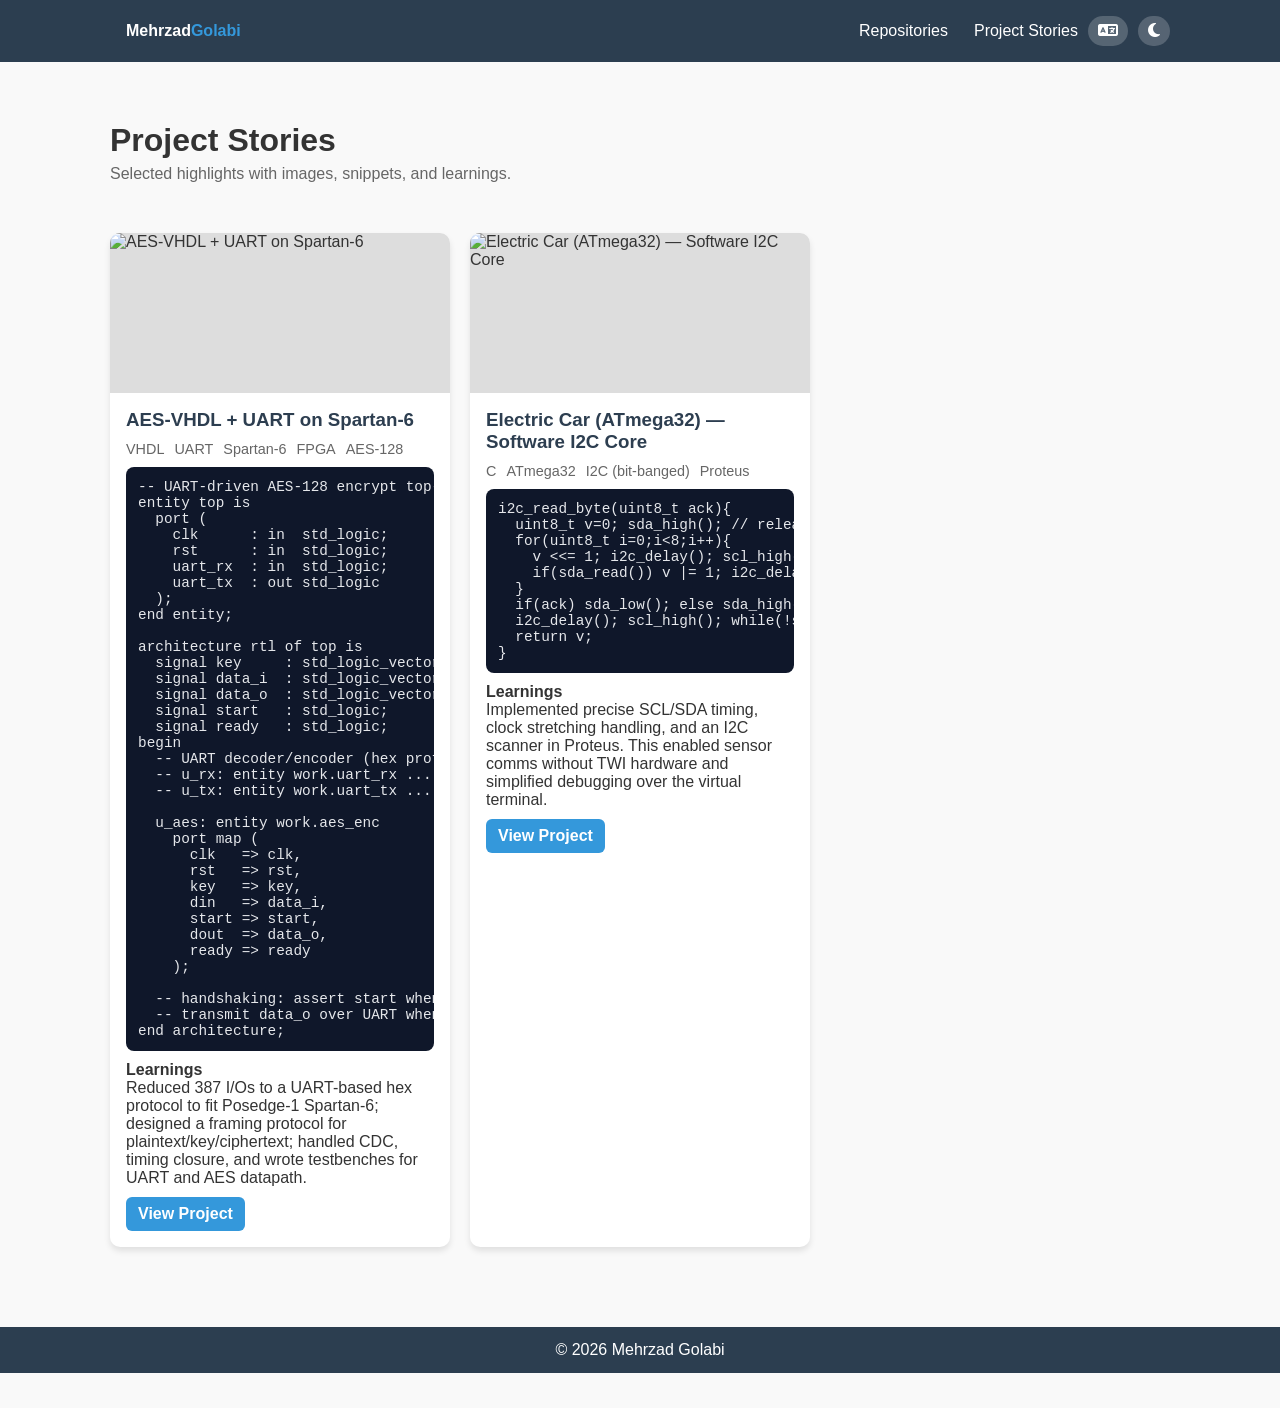
==== projects.html @ 4da857a8 "Add meta tags, theme toggle, and new sections to enhance portfolio website" ====
<!DOCTYPE html>
<html lang="en" dir="ltr">
<head>
  <meta charset="UTF-8">
  <meta name="viewport" content="width=device-width, initial-scale=1.0">
  <title>Project Stories | Mehrzad Golabi</title>
  <meta name="description" content="Project stories by Mehrzad Golabi: snippets, images, languages, and learnings.">
  <link rel="canonical" href="https://mehrzadgolabi.github.io/projects.html">
  <meta name="theme-color" content="#2d3e50">
  <link rel="stylesheet" href="https://cdnjs.cloudflare.com/ajax/libs/font-awesome/6.4.0/css/all.min.css">
  <link rel="stylesheet" href="https://cdn.jsdelivr.net/npm/vazirmatn@33.0.3/Vazirmatn-font-face.css">
  <style>
    :root {
      --primary-color: #2d3e50;
      --secondary-color: #3498db;
      --text-color: #333;
      --light-bg: #f9f9f9;
      --dark-bg: #2c3e50;
      --card-shadow: 0 4px 6px rgba(0, 0, 0, 0.1);
    }
    [data-theme="dark"] {
      --primary-color: #e6edf3;
      --secondary-color: #58a6ff;
      --text-color: #e6edf3;
      --light-bg: #0d1117;
      --dark-bg: #161b22;
      --card-shadow: 0 2px 10px rgba(0, 0, 0, 0.5);
    }
    * { margin: 0; padding: 0; box-sizing: border-box; }
    body { font-family: 'Segoe UI', Tahoma, Geneva, Verdana, sans-serif; color: var(--text-color); background: var(--light-bg); }
    .container { max-width: 1100px; margin: 0 auto; padding: 0 20px; }

    header { background: var(--dark-bg); color: #fff; padding: 16px 0; position: sticky; top: 0; z-index: 10; }
    .nav { display:flex; align-items:center; justify-content:space-between; }
    .nav a { color:#fff; text-decoration:none; margin-left:16px; }
    .nav .right { display:flex; align-items:center; gap:10px; }
    .toggle { background: rgba(255,255,255,0.2); padding:6px 10px; border-radius:16px; cursor:pointer; }

    .page-hero { padding: 60px 0 20px; }
    .page-hero h1 { font-size: 2rem; }
    .page-hero p { color:#666; margin-top:6px; }

    .stories { display:grid; grid-template-columns: repeat(auto-fill, minmax(280px, 1fr)); gap: 20px; padding: 30px 0 80px; }
    .story { background:#fff; border-radius:10px; box-shadow: var(--card-shadow); overflow:hidden; display:flex; flex-direction:column; }
    .thumb { width:100%; height: 160px; object-fit:cover; background:#ddd; }
    .story-body { padding:16px; display:flex; flex-direction:column; gap:10px; }
    .story h3 { color: var(--primary-color); }
    .meta { display:flex; flex-wrap:wrap; gap:10px; color:#666; font-size:0.9rem; }
    .chip { padding:4px 10px; border-radius: 14px; background: rgba(52,152,219,0.15); color: var(--secondary-color); font-weight:600; }
    pre { background:#0f172a; color:#e5e7eb; padding:12px; border-radius:8px; overflow:auto; font-size:0.9rem; }
    code { font-family: ui-monospace, SFMono-Regular, Menlo, Monaco, Consolas, "Liberation Mono", "Courier New", monospace; }
    .story a.btn { align-self:flex-start; text-decoration:none; color:#fff; background: var(--secondary-color); border-radius:6px; padding:8px 12px; font-weight:600; }

    [data-theme="dark"] .story { background:#11161d; }
    [data-theme="dark"] .page-hero p, [data-theme="dark"] .meta { color:#9aa4b2; }

    footer { background: var(--dark-bg); color:#fff; padding: 14px 0; text-align:center; }
  </style>
</head>
<body>
  <header>
    <div class="container nav">
      <div>
        <a href="index.html" aria-label="Home"><strong>Mehrzad<span style="color:var(--secondary-color)">Golabi</span></strong></a>
      </div>
      <div class="right">
        <a href="index.html#repositories" data-i18n="nav.repositories">Repositories</a>
        <a href="projects.html" data-i18n="nav.stories">Project Stories</a>
        <div class="toggle" id="lang-toggle"><i class="fas fa-language"></i></div>
        <div class="toggle" id="theme-toggle"><i class="fas fa-moon"></i></div>
      </div>
    </div>
  </header>

  <main class="container">
    <section class="page-hero">
      <h1 data-i18n="stories.title">Project Stories</h1>
      <p data-i18n="stories.subtitle">Selected highlights with images, snippets, and learnings.</p>
    </section>

    <section class="stories" id="stories"></section>
  </main>

  <footer>
    <div class="container">© <span id="year"></span> Mehrzad Golabi</div>
  </footer>

  <script>
    const translations = {
      en: {
        nav: { repositories: 'Repositories', stories: 'Project Stories' },
        stories: { title: 'Project Stories', subtitle: 'Selected highlights with images, snippets, and learnings.', learnings: 'Learnings', view: 'View Project' }
      },
      fa: {
        nav: { repositories: 'پروژه‌ها', stories: 'داستان پروژه‌ها' },
        stories: { title: 'داستان پروژه‌ها', subtitle: 'گزیده‌هایی همراه با تصویر، قطعه‌کد و آموخته‌ها.', learnings: 'آموخته‌ها', view: 'مشاهده پروژه' }
      }
    };

    // Theme & language
    const savedTheme = localStorage.getItem('theme');
    if (savedTheme) document.documentElement.setAttribute('data-theme', savedTheme);
    function setTheme(theme) {
      document.documentElement.setAttribute('data-theme', theme); localStorage.setItem('theme', theme);
      document.querySelector('#theme-toggle i').className = theme === 'dark' ? 'fas fa-sun' : 'fas fa-moon';
    }
    setTheme(document.documentElement.getAttribute('data-theme') || (window.matchMedia('(prefers-color-scheme: dark)').matches ? 'dark' : 'light'));
    document.getElementById('theme-toggle').addEventListener('click', () => setTheme(document.documentElement.getAttribute('data-theme') === 'dark' ? 'light' : 'dark'));

    let currentLang = localStorage.getItem('language') || 'en';
    function setLanguage(lang) {
      currentLang = lang; localStorage.setItem('language', lang);
      document.documentElement.setAttribute('dir', lang === 'fa' ? 'rtl' : 'ltr');
      document.documentElement.setAttribute('lang', lang);
      document.querySelectorAll('[data-i18n]').forEach(el => {
        const keys = el.getAttribute('data-i18n').split('.');
        let value = translations[lang];
        keys.forEach(k => value = value[k]);
        if (value) el.textContent = value;
      });
    }
    setLanguage(currentLang);
    document.getElementById('lang-toggle').addEventListener('click', () => setLanguage(currentLang === 'en' ? 'fa' : 'en'));

    // Load stories from JSON
    async function loadStories() {
      try {
        const res = await fetch('projects.json');
        const items = await res.json();
        const wrap = document.getElementById('stories');
        wrap.innerHTML = '';
        items.forEach(item => {
          const el = document.createElement('article');
          el.className = 'story';
          el.innerHTML = `
            <img class=\"thumb\" src=\"${item.image}\" alt=\"${item.title}\">
            <div class=\"story-body\">
              <h3>${item.title}</h3>
              <div class=\"meta\">
                ${item.language ? `<span class=\\\"chip\\\">${item.language}</span>` : ''}
                ${item.stack ? item.stack.map(s => `<span class=\\\"chip\\\">${s}</span>`).join('') : ''}
              </div>
              ${item.snippet ? `<pre><code>${escapeHtml(item.snippet)}</code></pre>` : ''}
              ${item.learnings ? `<div><strong data-i18n=\\\"stories.learnings\\\">${currentLang==='fa'?'آموخته‌ها':'Learnings'}</strong><div style=\\\"color:#666; margin-top:6px\\\">${item.learnings}</div></div>` : ''}
              ${item.link ? `<a class=\"btn\" href=\"${item.link}\" target=\"_blank\" rel=\"noopener\" data-i18n=\"stories.view\">${currentLang==='fa'?'مشاهده پروژه':'View Project'}</a>` : ''}
            </div>
          `;
          wrap.appendChild(el);
        });
      } catch (e) {
        document.getElementById('stories').innerHTML = '<div style="opacity:0.8">No stories yet. Add some to projects.json.</div>';
      }
    }
    function escapeHtml(str){return String(str).replace(/[&<>"']/g,m=>({"&":"&amp;","<":"&lt;",
">":"&gt;","\"":"&quot;","'":"&#39;"}[m]))}

    loadStories();
    document.getElementById('year').textContent = new Date().getFullYear();
  </script>
</body>
</html>
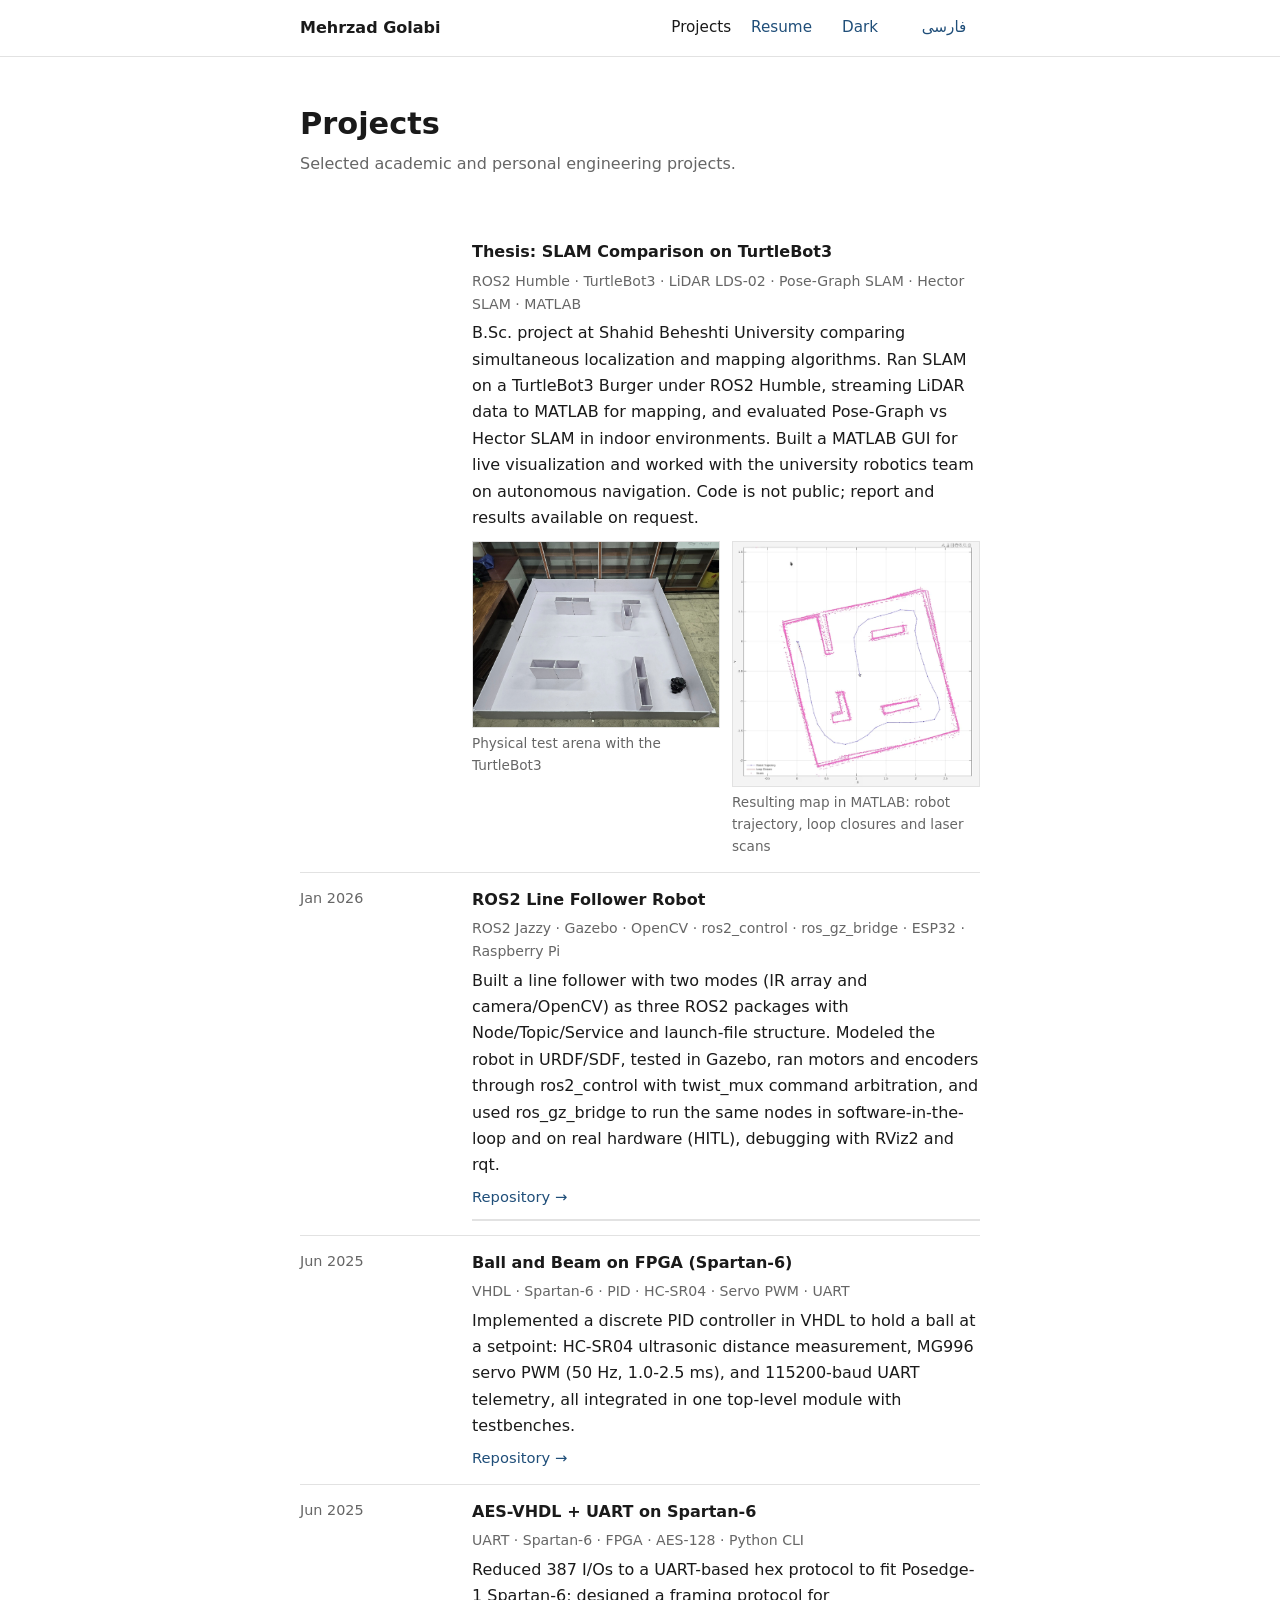
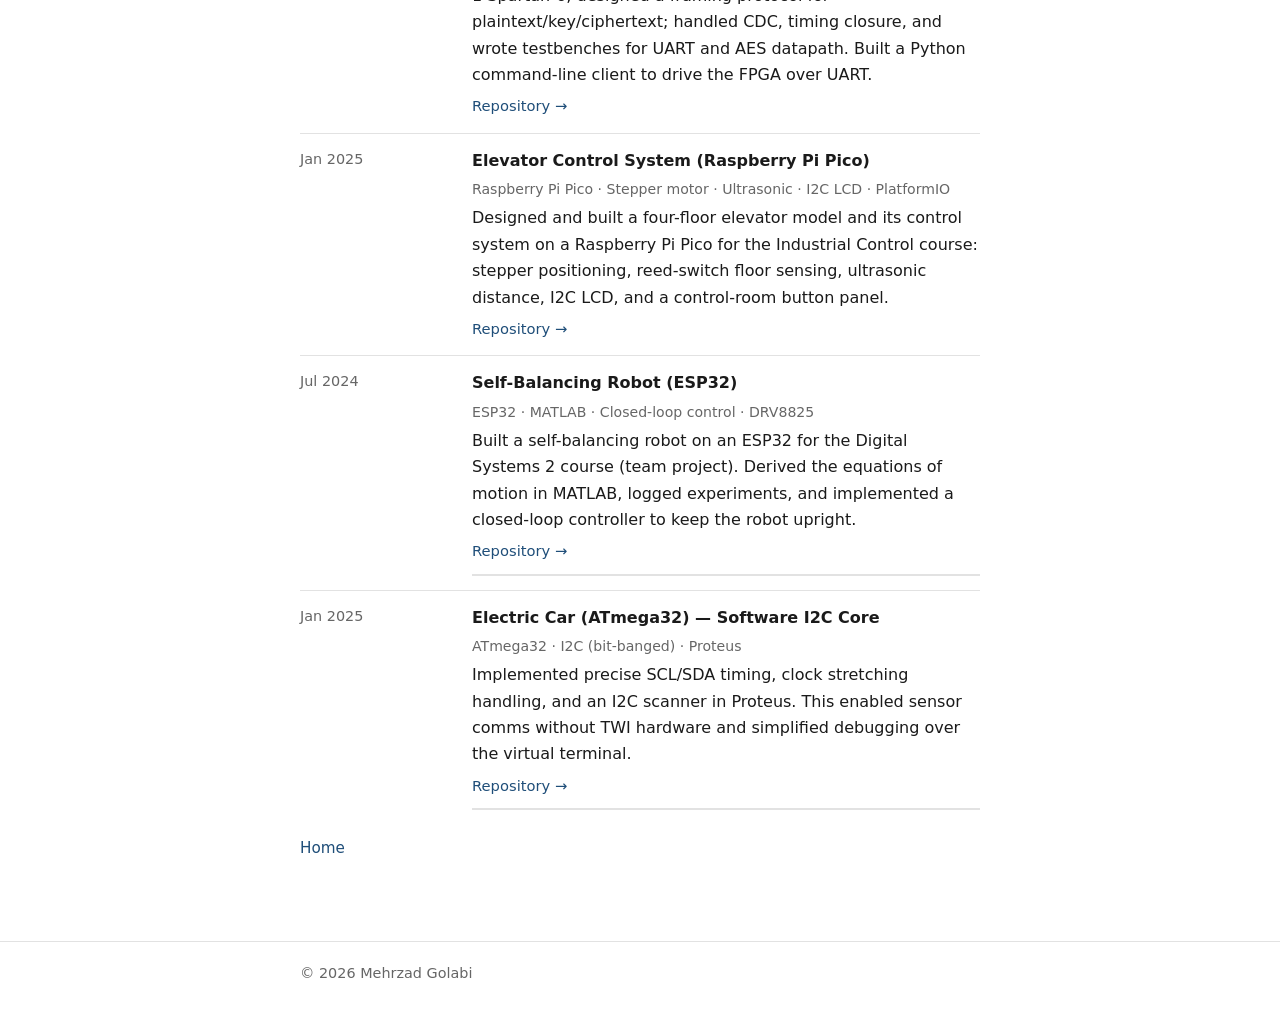
==== commit 388f9d27: "major rewrite" ====
--- a/projects.html
+++ b/projects.html
@@ -3,160 +3,52 @@
 <head>
   <meta charset="UTF-8">
   <meta name="viewport" content="width=device-width, initial-scale=1.0">
-  <title>Project Stories | Mehrzad Golabi</title>
-  <meta name="description" content="Project stories by Mehrzad Golabi: snippets, images, languages, and learnings.">
+  <title>Projects | Mehrzad Golabi</title>
+  <meta name="description" content="Selected engineering projects by Mehrzad Golabi: ROS2 robotics, FPGA design and embedded control.">
   <link rel="canonical" href="https://mehrzadgolabi.github.io/projects.html">
-  <meta name="theme-color" content="#2d3e50">
-  <link rel="stylesheet" href="https://cdnjs.cloudflare.com/ajax/libs/font-awesome/6.4.0/css/all.min.css">
+  <meta property="og:type" content="website">
+  <meta property="og:title" content="Projects | Mehrzad Golabi">
+  <meta property="og:description" content="Selected engineering projects by Mehrzad Golabi: ROS2 robotics, FPGA design and embedded control.">
+  <meta property="og:url" content="https://mehrzadgolabi.github.io/projects.html">
+  <meta name="twitter:card" content="summary">
+  <link rel="icon" href="https://avatars.githubusercontent.com/u/96944259?v=4">
+  <script>
+    (function () {
+      var t = null;
+      try { t = localStorage.getItem('theme'); } catch (e) {}
+      if (!t) t = window.matchMedia && window.matchMedia('(prefers-color-scheme: dark)').matches ? 'dark' : 'light';
+      document.documentElement.setAttribute('data-theme', t);
+    })();
+  </script>
   <link rel="stylesheet" href="https://cdn.jsdelivr.net/npm/vazirmatn@33.0.3/Vazirmatn-font-face.css">
-  <style>
-    :root {
-      --primary-color: #2d3e50;
-      --secondary-color: #3498db;
-      --text-color: #333;
-      --light-bg: #f9f9f9;
-      --dark-bg: #2c3e50;
-      --card-shadow: 0 4px 6px rgba(0, 0, 0, 0.1);
-    }
-    [data-theme="dark"] {
-      --primary-color: #e6edf3;
-      --secondary-color: #58a6ff;
-      --text-color: #e6edf3;
-      --light-bg: #0d1117;
-      --dark-bg: #161b22;
-      --card-shadow: 0 2px 10px rgba(0, 0, 0, 0.5);
-    }
-    * { margin: 0; padding: 0; box-sizing: border-box; }
-    body { font-family: 'Segoe UI', Tahoma, Geneva, Verdana, sans-serif; color: var(--text-color); background: var(--light-bg); }
-    .container { max-width: 1100px; margin: 0 auto; padding: 0 20px; }
-
-    header { background: var(--dark-bg); color: #fff; padding: 16px 0; position: sticky; top: 0; z-index: 10; }
-    .nav { display:flex; align-items:center; justify-content:space-between; }
-    .nav a { color:#fff; text-decoration:none; margin-left:16px; }
-    .nav .right { display:flex; align-items:center; gap:10px; }
-    .toggle { background: rgba(255,255,255,0.2); padding:6px 10px; border-radius:16px; cursor:pointer; }
-
-    .page-hero { padding: 60px 0 20px; }
-    .page-hero h1 { font-size: 2rem; }
-    .page-hero p { color:#666; margin-top:6px; }
-
-    .stories { display:grid; grid-template-columns: repeat(auto-fill, minmax(280px, 1fr)); gap: 20px; padding: 30px 0 80px; }
-    .story { background:#fff; border-radius:10px; box-shadow: var(--card-shadow); overflow:hidden; display:flex; flex-direction:column; }
-    .thumb { width:100%; height: 160px; object-fit:cover; background:#ddd; }
-    .story-body { padding:16px; display:flex; flex-direction:column; gap:10px; }
-    .story h3 { color: var(--primary-color); }
-    .meta { display:flex; flex-wrap:wrap; gap:10px; color:#666; font-size:0.9rem; }
-    .chip { padding:4px 10px; border-radius: 14px; background: rgba(52,152,219,0.15); color: var(--secondary-color); font-weight:600; }
-    pre { background:#0f172a; color:#e5e7eb; padding:12px; border-radius:8px; overflow:auto; font-size:0.9rem; }
-    code { font-family: ui-monospace, SFMono-Regular, Menlo, Monaco, Consolas, "Liberation Mono", "Courier New", monospace; }
-    .story a.btn { align-self:flex-start; text-decoration:none; color:#fff; background: var(--secondary-color); border-radius:6px; padding:8px 12px; font-weight:600; }
-
-    [data-theme="dark"] .story { background:#11161d; }
-    [data-theme="dark"] .page-hero p, [data-theme="dark"] .meta { color:#9aa4b2; }
-
-    footer { background: var(--dark-bg); color:#fff; padding: 14px 0; text-align:center; }
-  </style>
+  <link rel="stylesheet" href="style.css">
 </head>
 <body>
-  <header>
-    <div class="container nav">
-      <div>
-        <a href="index.html" aria-label="Home"><strong>Mehrzad<span style="color:var(--secondary-color)">Golabi</span></strong></a>
-      </div>
-      <div class="right">
-        <a href="index.html#repositories" data-i18n="nav.repositories">Repositories</a>
-        <a href="projects.html" data-i18n="nav.stories">Project Stories</a>
-        <div class="toggle" id="lang-toggle"><i class="fas fa-language"></i></div>
-        <div class="toggle" id="theme-toggle"><i class="fas fa-moon"></i></div>
-      </div>
+  <a class="skip-link" href="#main" data-i18n="skip">Skip to content</a>
+  <header class="site-header">
+    <div class="wrap">
+      <a class="brand" href="index.html" data-i18n="name">Mehrzad Golabi</a>
+      <nav class="site-nav" aria-label="Main">
+        <a href="projects.html" aria-current="page" data-i18n="nav.projects">Projects</a>
+        <a href="Mehrzad-Golabi-Resume-FA.pdf" target="_blank" rel="noopener" data-i18n="nav.resume">Resume</a>
+        <button class="link-btn" id="theme-toggle" type="button" aria-label="Theme">Dark</button>
+        <button class="link-btn" id="lang-toggle" type="button" aria-label="Language">فارسی</button>
+      </nav>
     </div>
   </header>
 
-  <main class="container">
-    <section class="page-hero">
-      <h1 data-i18n="stories.title">Project Stories</h1>
-      <p data-i18n="stories.subtitle">Selected highlights with images, snippets, and learnings.</p>
+  <main id="main" class="wrap">
+    <h1 class="page-title" data-i18n="projects.title">Projects</h1>
+    <p class="page-sub" data-i18n="projects.sub">Selected academic and personal engineering projects.</p>
+    <section>
+      <div id="projects-list"></div>
     </section>
-
-    <section class="stories" id="stories"></section>
+    <p class="more"><a href="index.html" data-i18n="projects.back">Home</a></p>
   </main>
 
   <footer>
-    <div class="container">© <span id="year"></span> Mehrzad Golabi</div>
+    <div class="wrap" data-i18n="footer">© 2026 Mehrzad Golabi</div>
   </footer>
-
-  <script>
-    const translations = {
-      en: {
-        nav: { repositories: 'Repositories', stories: 'Project Stories' },
-        stories: { title: 'Project Stories', subtitle: 'Selected highlights with images, snippets, and learnings.', learnings: 'Learnings', view: 'View Project' }
-      },
-      fa: {
-        nav: { repositories: 'پروژه‌ها', stories: 'داستان پروژه‌ها' },
-        stories: { title: 'داستان پروژه‌ها', subtitle: 'گزیده‌هایی همراه با تصویر، قطعه‌کد و آموخته‌ها.', learnings: 'آموخته‌ها', view: 'مشاهده پروژه' }
-      }
-    };
-
-    // Theme & language
-    const savedTheme = localStorage.getItem('theme');
-    if (savedTheme) document.documentElement.setAttribute('data-theme', savedTheme);
-    function setTheme(theme) {
-      document.documentElement.setAttribute('data-theme', theme); localStorage.setItem('theme', theme);
-      document.querySelector('#theme-toggle i').className = theme === 'dark' ? 'fas fa-sun' : 'fas fa-moon';
-    }
-    setTheme(document.documentElement.getAttribute('data-theme') || (window.matchMedia('(prefers-color-scheme: dark)').matches ? 'dark' : 'light'));
-    document.getElementById('theme-toggle').addEventListener('click', () => setTheme(document.documentElement.getAttribute('data-theme') === 'dark' ? 'light' : 'dark'));
-
-    let currentLang = localStorage.getItem('language') || 'en';
-    function setLanguage(lang) {
-      currentLang = lang; localStorage.setItem('language', lang);
-      document.documentElement.setAttribute('dir', lang === 'fa' ? 'rtl' : 'ltr');
-      document.documentElement.setAttribute('lang', lang);
-      document.querySelectorAll('[data-i18n]').forEach(el => {
-        const keys = el.getAttribute('data-i18n').split('.');
-        let value = translations[lang];
-        keys.forEach(k => value = value[k]);
-        if (value) el.textContent = value;
-      });
-    }
-    setLanguage(currentLang);
-    document.getElementById('lang-toggle').addEventListener('click', () => setLanguage(currentLang === 'en' ? 'fa' : 'en'));
-
-    // Load stories from JSON
-    async function loadStories() {
-      try {
-        const res = await fetch('projects.json');
-        const items = await res.json();
-        const wrap = document.getElementById('stories');
-        wrap.innerHTML = '';
-        items.forEach(item => {
-          const el = document.createElement('article');
-          el.className = 'story';
-          el.innerHTML = `
-            <img class=\"thumb\" src=\"${item.image}\" alt=\"${item.title}\">
-            <div class=\"story-body\">
-              <h3>${item.title}</h3>
-              <div class=\"meta\">
-                ${item.language ? `<span class=\\\"chip\\\">${item.language}</span>` : ''}
-                ${item.stack ? item.stack.map(s => `<span class=\\\"chip\\\">${s}</span>`).join('') : ''}
-              </div>
-              ${item.snippet ? `<pre><code>${escapeHtml(item.snippet)}</code></pre>` : ''}
-              ${item.learnings ? `<div><strong data-i18n=\\\"stories.learnings\\\">${currentLang==='fa'?'آموخته‌ها':'Learnings'}</strong><div style=\\\"color:#666; margin-top:6px\\\">${item.learnings}</div></div>` : ''}
-              ${item.link ? `<a class=\"btn\" href=\"${item.link}\" target=\"_blank\" rel=\"noopener\" data-i18n=\"stories.view\">${currentLang==='fa'?'مشاهده پروژه':'View Project'}</a>` : ''}
-            </div>
-          `;
-          wrap.appendChild(el);
-        });
-      } catch (e) {
-        document.getElementById('stories').innerHTML = '<div style="opacity:0.8">No stories yet. Add some to projects.json.</div>';
-      }
-    }
-    function escapeHtml(str){return String(str).replace(/[&<>"']/g,m=>({"&":"&amp;","<":"&lt;",
-">":"&gt;","\"":"&quot;","'":"&#39;"}[m]))}
-
-    loadStories();
-    document.getElementById('year').textContent = new Date().getFullYear();
-  </script>
+  <script src="site.js"></script>
 </body>
 </html>
-
--- a/style.css
+++ b/style.css
@@ -0,0 +1,161 @@
+:root {
+  --bg: #ffffff;
+  --fg: #1a1a1a;
+  --muted: #666666;
+  --rule: #e2e2e2;
+  --accent: #1f4e79;
+  --max: 45rem;
+}
+
+[data-theme="dark"] {
+  --bg: #121212;
+  --fg: #e6e6e6;
+  --muted: #9a9a9a;
+  --rule: #2c2c2c;
+  --accent: #8ab4e0;
+}
+
+* { box-sizing: border-box; margin: 0; padding: 0; }
+
+html { font-size: 16px; }
+
+body {
+  font-family: system-ui, -apple-system, "Segoe UI", Roboto, Helvetica, Arial, sans-serif;
+  line-height: 1.65;
+  color: var(--fg);
+  background: var(--bg);
+}
+
+[lang="fa"] body, html[lang="fa"] body {
+  font-family: "Vazirmatn", Tahoma, system-ui, sans-serif;
+}
+
+a { color: var(--accent); text-decoration: none; }
+a:hover { text-decoration: underline; }
+
+.wrap { max-width: var(--max); margin: 0 auto; padding: 0 20px; }
+
+/* Header */
+.site-header { border-bottom: 1px solid var(--rule); }
+.site-header .wrap {
+  display: flex;
+  align-items: center;
+  justify-content: space-between;
+  gap: 16px;
+  min-height: 56px;
+  flex-wrap: wrap;
+}
+.brand { color: var(--fg); font-weight: 600; }
+.brand:hover { text-decoration: none; }
+.site-header .wrap { direction: ltr; } /* keep header layout identical in EN and FA */
+.site-nav { display: flex; gap: 20px; align-items: center; font-size: 0.95rem; }
+.site-nav .link-btn { text-align: center; }
+#theme-toggle { width: 3.5rem; }
+#lang-toggle { width: 4.5rem; }
+.site-nav a[aria-current="page"] { color: var(--fg); }
+.link-btn {
+  background: none;
+  border: 0;
+  padding: 0;
+  font: inherit;
+  color: var(--accent);
+  cursor: pointer;
+}
+.link-btn:hover { text-decoration: underline; }
+
+/* Content */
+main.wrap { padding-top: 48px; padding-bottom: 24px; }
+
+h1 { font-size: 1.9rem; line-height: 1.25; font-weight: 600; }
+.role { color: var(--muted); margin-top: 4px; }
+.intro-head { display: flex; align-items: center; gap: 28px; }
+.avatar { width: 10.5rem; height: 10.5rem; object-fit: cover; border: 1px solid var(--rule); flex: none; }
+.lead { margin-top: 20px; }
+.lead p + p { margin-top: 10px; }
+
+.links { margin-top: 20px; display: flex; flex-wrap: wrap; gap: 4px 20px; }
+
+section { margin-top: 48px; }
+h2 {
+  font-size: 0.8rem;
+  font-weight: 600;
+  letter-spacing: 0.08em;
+  text-transform: uppercase;
+  color: var(--muted);
+  padding-bottom: 8px;
+  border-bottom: 1px solid var(--rule);
+  margin-bottom: 4px;
+}
+[lang="fa"] h2 { letter-spacing: 0; text-transform: none; font-size: 0.95rem; }
+
+.entry {
+  display: grid;
+  grid-template-columns: 9.5rem 1fr;
+  gap: 4px 20px;
+  padding: 14px 0;
+  border-bottom: 1px solid var(--rule);
+}
+.entry:last-child { border-bottom: 0; }
+.entry .when { color: var(--muted); font-size: 0.9rem; }
+.entry .what { font-weight: 600; }
+.entry .where { color: var(--muted); }
+.entry p { margin-top: 4px; }
+.entry .meta { color: var(--muted); font-size: 0.88rem; margin-top: 4px; }
+.entry .actions { margin-top: 6px; font-size: 0.92rem; }
+.entry img { display: block; max-width: 100%; border: 1px solid var(--rule); }
+.gallery { display: grid; grid-template-columns: repeat(auto-fit, minmax(220px, 1fr)); gap: 12px; margin-top: 10px; }
+.gallery figure { margin: 0; }
+.gallery img { width: 100%; height: auto; }
+.gallery figcaption { color: var(--muted); font-size: 0.85rem; margin-top: 4px; }
+
+.more { margin-top: 12px; font-size: 0.95rem; }
+
+dl.skills { display: grid; grid-template-columns: 9.5rem 1fr; gap: 10px 20px; padding-top: 14px; }
+dl.skills dt { color: var(--muted); font-size: 0.9rem; }
+
+.page-title { margin-bottom: 8px; }
+.page-sub { color: var(--muted); }
+
+footer { border-top: 1px solid var(--rule); margin-top: 56px; padding: 20px 0 40px; color: var(--muted); font-size: 0.9rem; }
+
+@media (max-width: 600px) {
+  main.wrap { padding-top: 32px; }
+  .entry, dl.skills { grid-template-columns: 1fr; gap: 2px; }
+  dl.skills dd { margin-bottom: 8px; }
+}
+
+.skip-link {
+  position: absolute;
+  width: 1px;
+  height: 1px;
+  overflow: hidden;
+  clip-path: inset(50%);
+  white-space: nowrap;
+}
+.skip-link:focus {
+  width: auto;
+  height: auto;
+  clip-path: none;
+  inset-inline-start: 8px;
+  top: 8px;
+  background: var(--bg);
+  padding: 4px 8px;
+  z-index: 10;
+}
+
+@media print {
+  .site-header .site-nav { display: none; }
+}
+
+@media (max-width: 600px) {
+  .intro-head { gap: 16px; }
+  .avatar { width: 6.5rem; height: 6.5rem; }
+}
+
+/* Large monitors: scale the whole layout up (sizes are rem-based) */
+@media (min-width: 1800px) {
+  html { font-size: 20px; }
+}
+@media (min-width: 2400px) {
+  html { font-size: 24px; }
+}
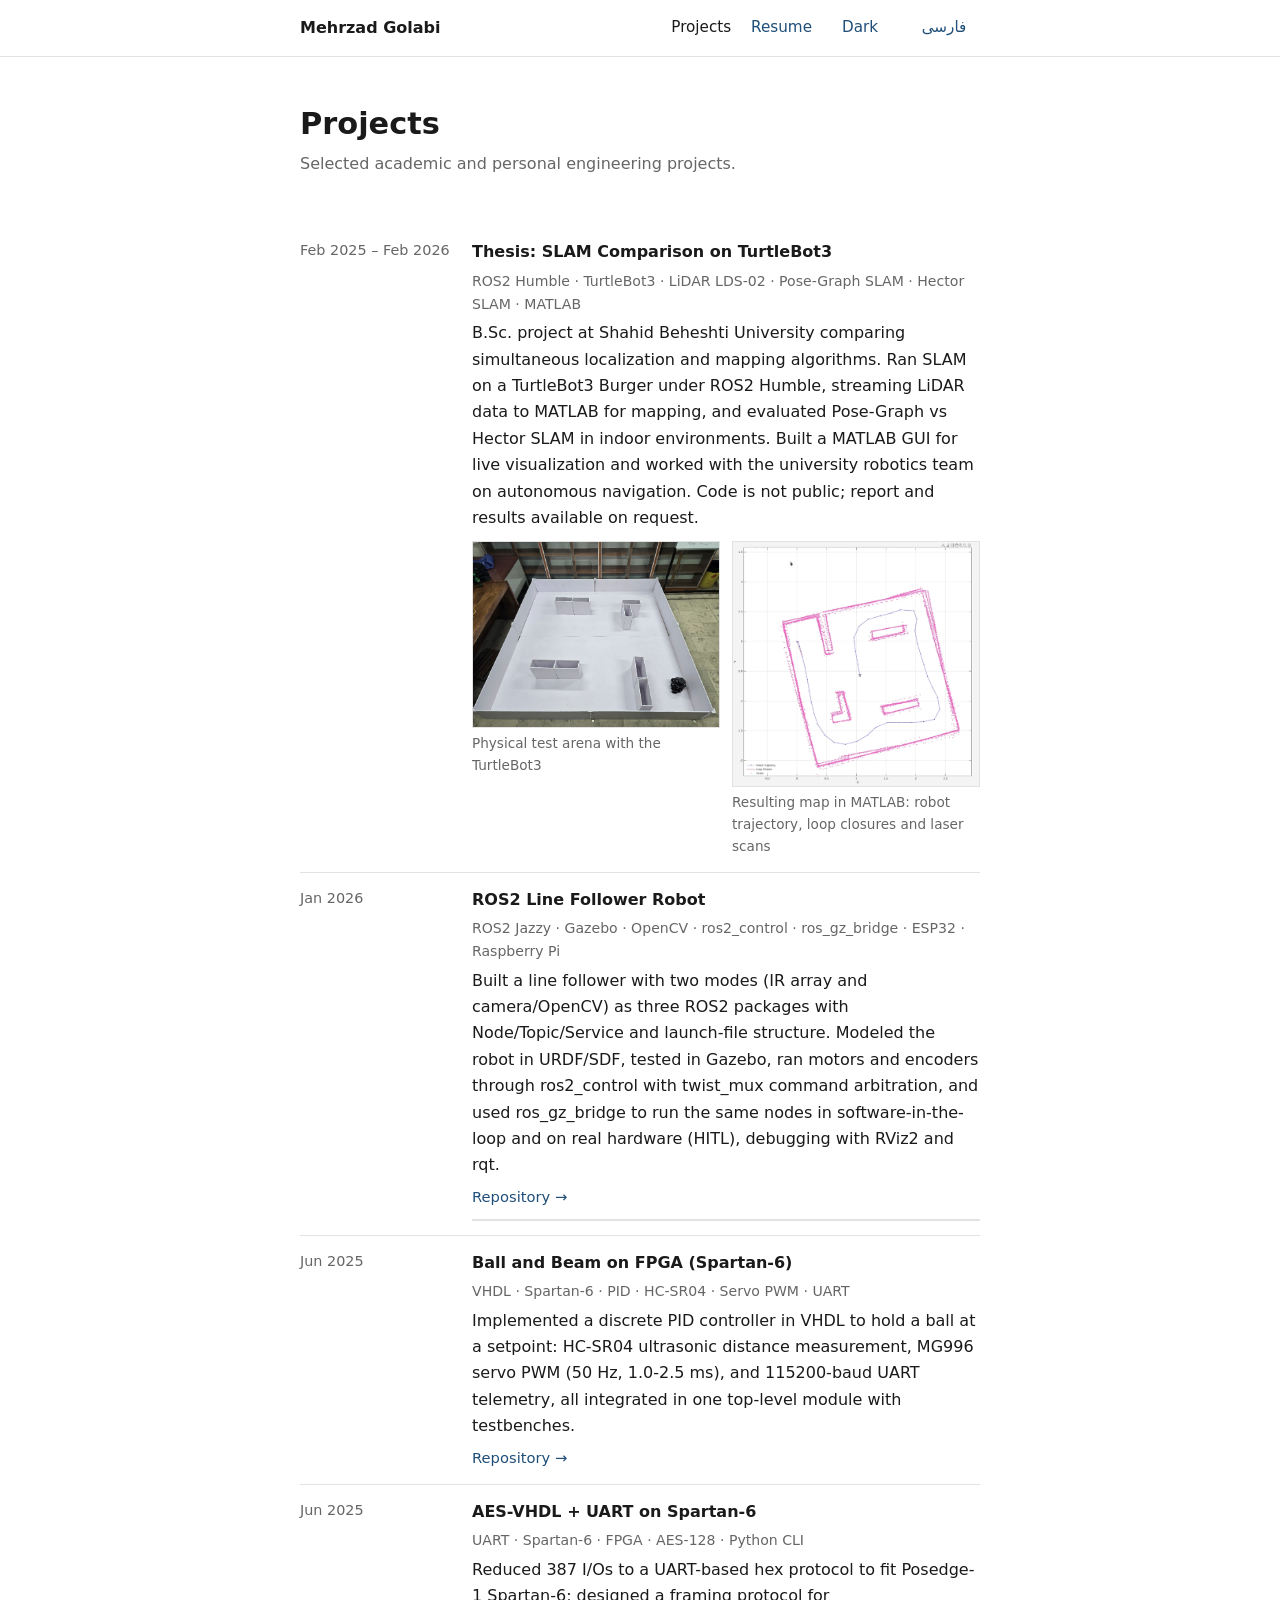
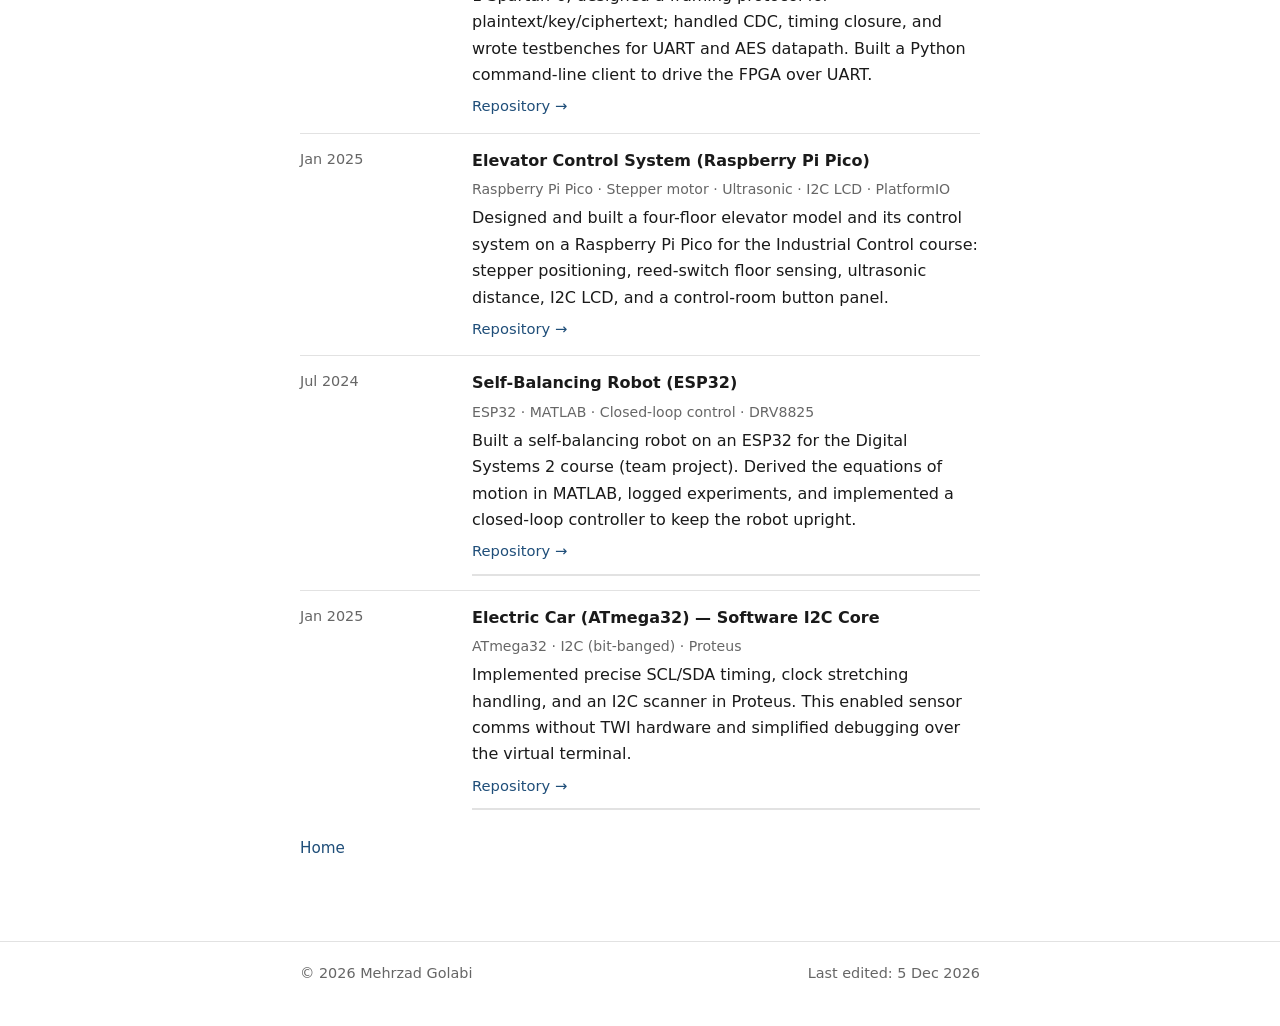
==== commit d8e74cb2: "Enhance site accessibility and layout; add JavaScript fallback messages, update footer with last edi" ====
--- a/projects.html
+++ b/projects.html
@@ -30,7 +30,7 @@
       <a class="brand" href="index.html" data-i18n="name">Mehrzad Golabi</a>
       <nav class="site-nav" aria-label="Main">
         <a href="projects.html" aria-current="page" data-i18n="nav.projects">Projects</a>
-        <a href="Mehrzad-Golabi-Resume-FA.pdf" target="_blank" rel="noopener" data-i18n="nav.resume">Resume</a>
+        <a class="nav-resume" href="Mehrzad-Golabi-Resume-FA.pdf" target="_blank" rel="noopener" data-i18n="nav.resume">Resume</a>
         <button class="link-btn" id="theme-toggle" type="button" aria-label="Theme">Dark</button>
         <button class="link-btn" id="lang-toggle" type="button" aria-label="Language">فارسی</button>
       </nav>
@@ -38,6 +38,9 @@
   </header>
 
   <main id="main" class="wrap">
+    <noscript>
+      <p class="noscript">The project list needs JavaScript. All my projects are on <a href="https://github.com/MehrzadGolabi?tab=repositories">GitHub</a>.</p>
+    </noscript>
     <h1 class="page-title" data-i18n="projects.title">Projects</h1>
     <p class="page-sub" data-i18n="projects.sub">Selected academic and personal engineering projects.</p>
     <section>
@@ -47,7 +50,10 @@
   </main>
 
   <footer>
-    <div class="wrap" data-i18n="footer">© 2026 Mehrzad Golabi</div>
+    <div class="wrap">
+      <span id="copyright">© 2026 Mehrzad Golabi</span>
+      <span id="edited"></span>
+    </div>
   </footer>
   <script src="site.js"></script>
 </body>
--- a/style.css
+++ b/style.css
@@ -47,7 +47,7 @@
 }
 .brand { color: var(--fg); font-weight: 600; }
 .brand:hover { text-decoration: none; }
-.site-header .wrap { direction: ltr; } /* keep header layout identical in EN and FA */
+.site-header .wrap { flex-wrap: nowrap; direction: ltr; } /* keep header layout identical in EN and FA */
 .site-nav { display: flex; gap: 20px; align-items: center; font-size: 0.95rem; }
 .site-nav .link-btn { text-align: center; }
 #theme-toggle { width: 3.5rem; }
@@ -116,6 +116,7 @@
 .page-title { margin-bottom: 8px; }
 .page-sub { color: var(--muted); }
 
+footer .wrap { display: flex; justify-content: space-between; flex-wrap: wrap; gap: 4px 16px; }
 footer { border-top: 1px solid var(--rule); margin-top: 56px; padding: 20px 0 40px; color: var(--muted); font-size: 0.9rem; }
 
 @media (max-width: 600px) {
@@ -123,6 +124,8 @@
   .entry, dl.skills { grid-template-columns: 1fr; gap: 2px; }
   dl.skills dd { margin-bottom: 8px; }
 }
+
+.noscript { margin-top: 24px; padding: 12px 0; border-top: 1px solid var(--rule); border-bottom: 1px solid var(--rule); }
 
 .skip-link {
   position: absolute;
@@ -159,3 +162,11 @@
 @media (min-width: 2400px) {
   html { font-size: 24px; }
 }
+
+/* Phones: keep the header on one row (the resume link is also in the intro) */
+@media (max-width: 600px) {
+  .nav-resume { display: none; }
+  .site-nav { gap: 14px; font-size: 0.9rem; }
+  #theme-toggle { width: 3rem; }
+  #lang-toggle { width: 3.6rem; }
+}
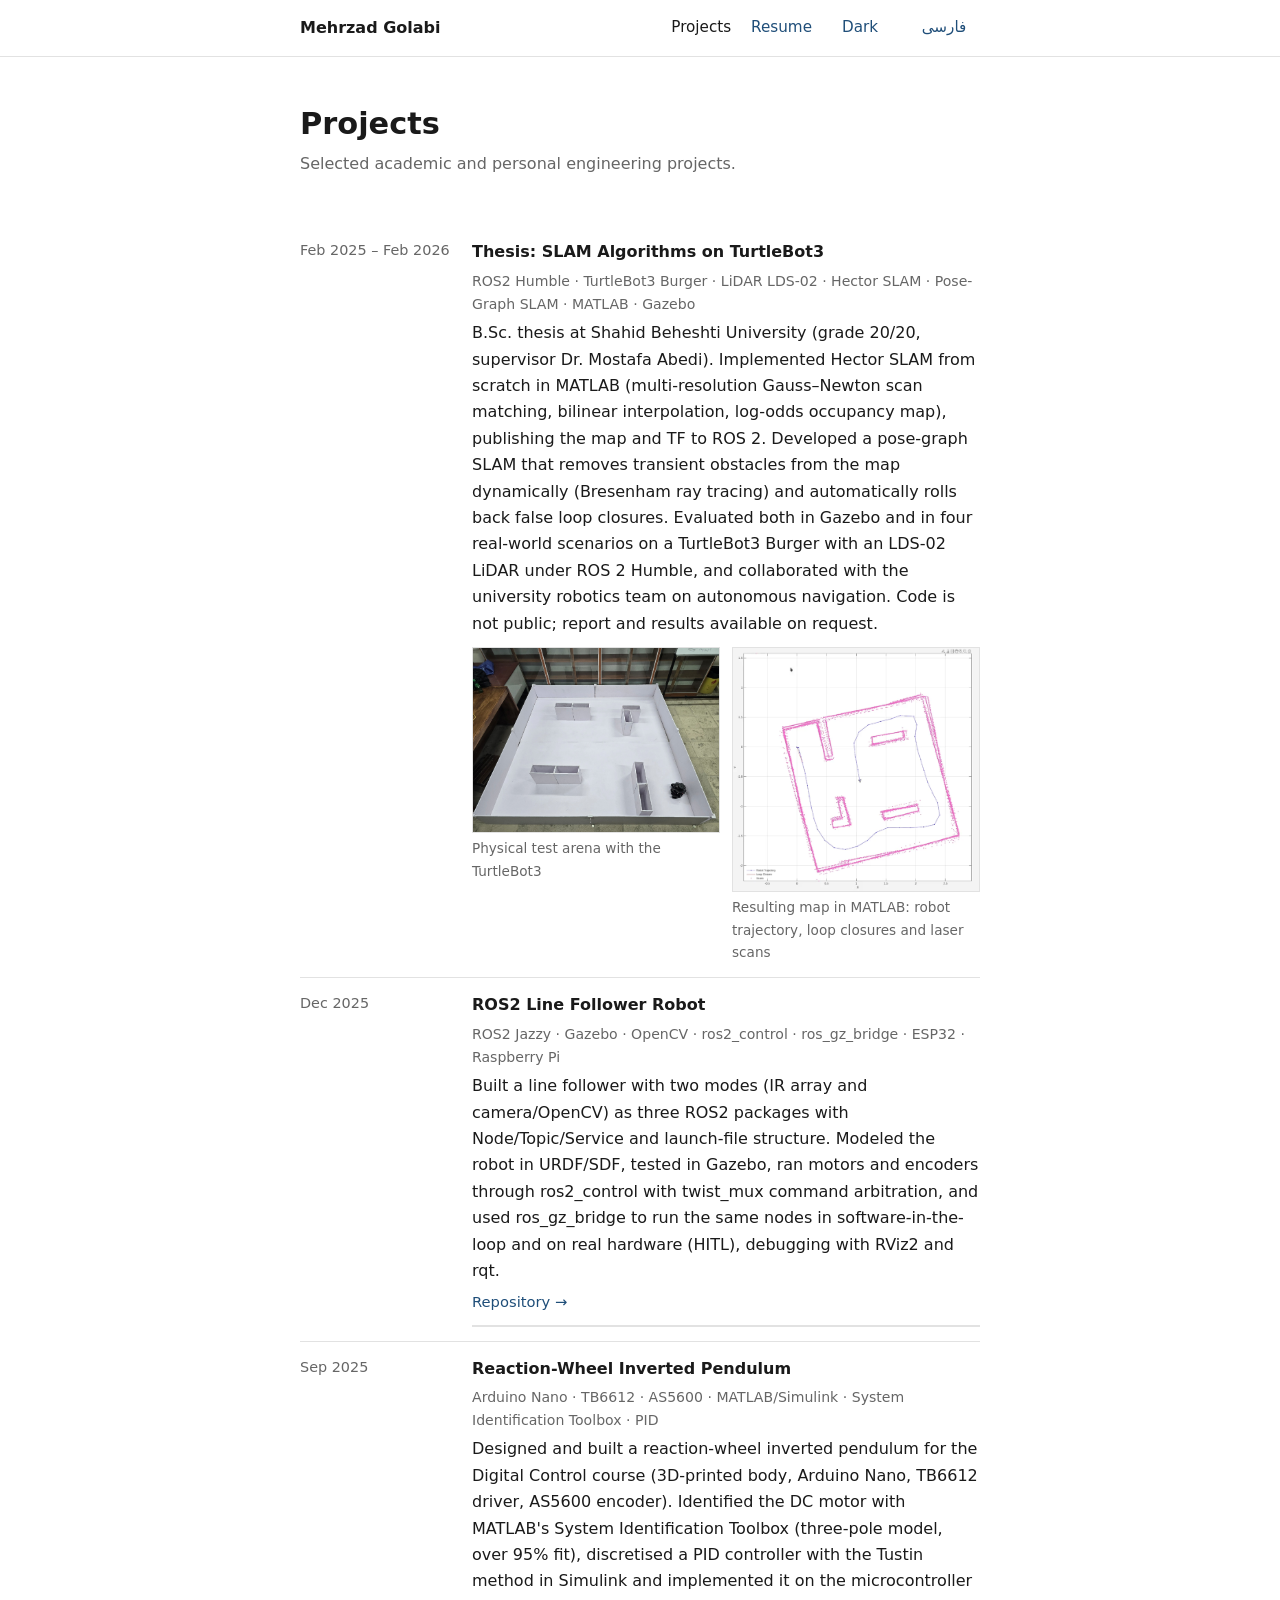
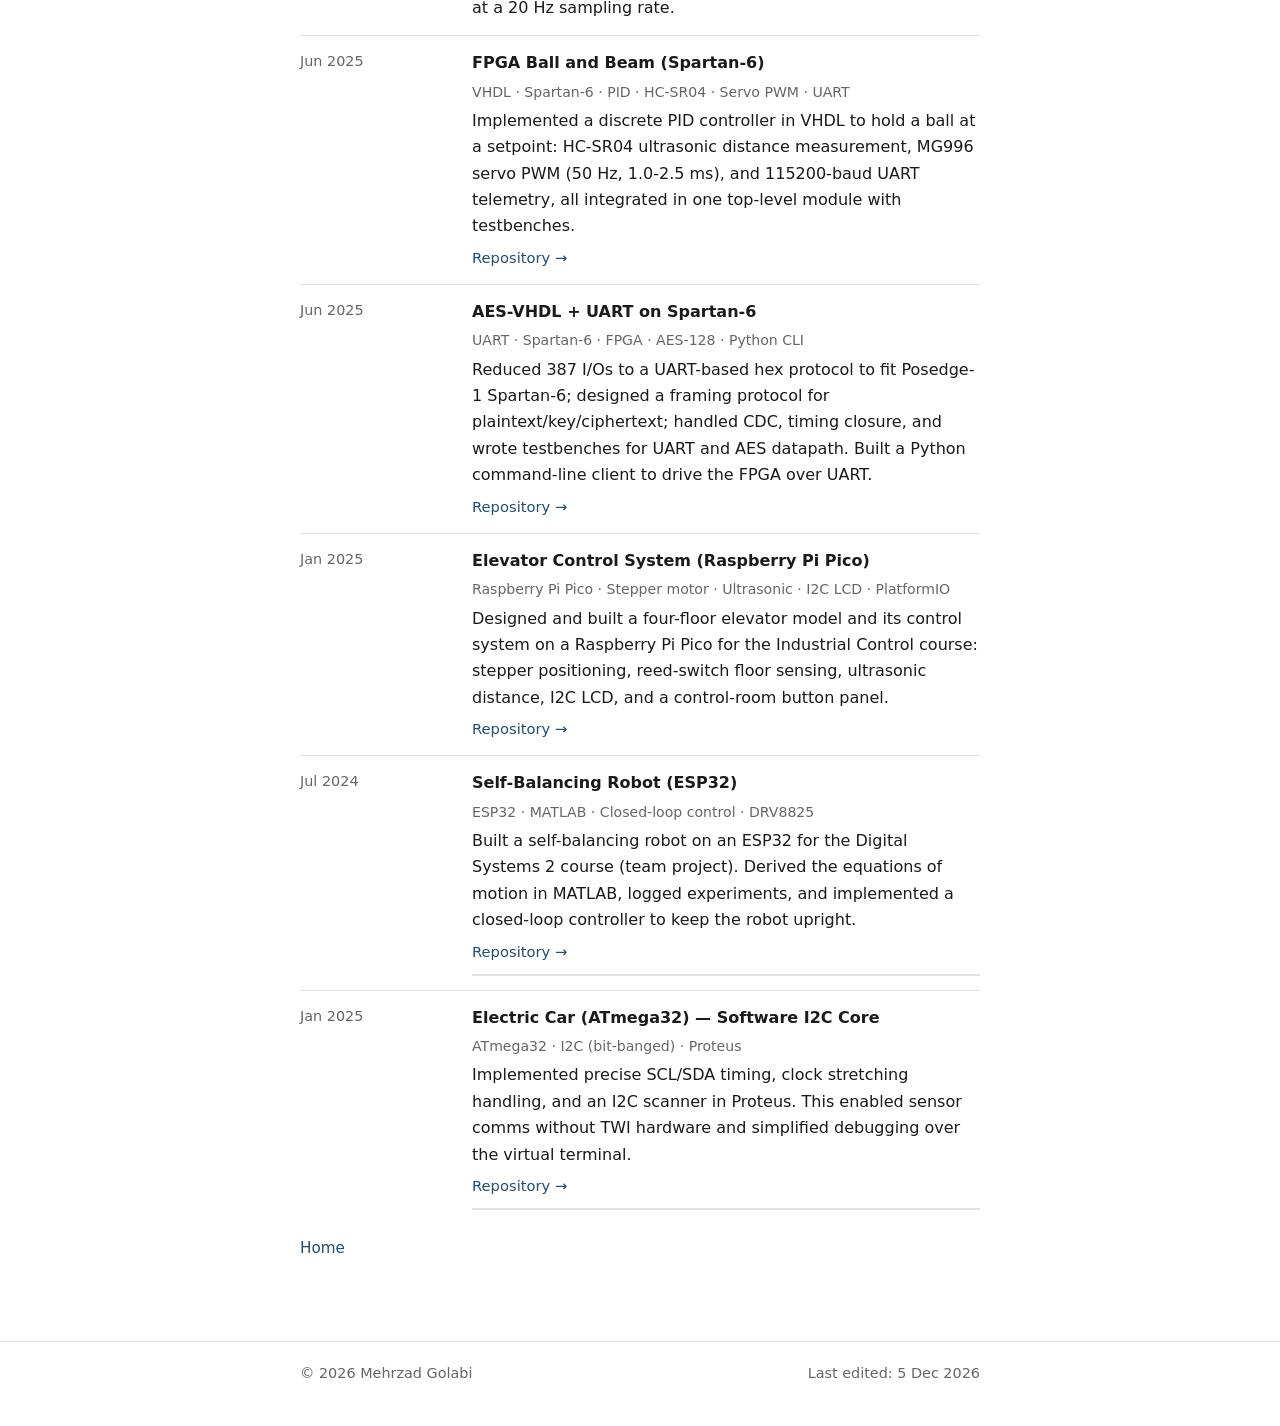
==== commit fa2d8475: "Update" ====
--- a/projects.html
+++ b/projects.html
@@ -30,7 +30,7 @@
       <a class="brand" href="index.html" data-i18n="name">Mehrzad Golabi</a>
       <nav class="site-nav" aria-label="Main">
         <a href="projects.html" aria-current="page" data-i18n="nav.projects">Projects</a>
-        <a class="nav-resume" href="Mehrzad-Golabi-Resume-FA.pdf" target="_blank" rel="noopener" data-i18n="nav.resume">Resume</a>
+        <a class="nav-resume" href="Mehrzad-Golabi-CV-EN.pdf" target="_blank" rel="noopener" data-resume="auto" data-i18n="nav.resume">Resume</a>
         <button class="link-btn" id="theme-toggle" type="button" aria-label="Theme">Dark</button>
         <button class="link-btn" id="lang-toggle" type="button" aria-label="Language">فارسی</button>
       </nav>
